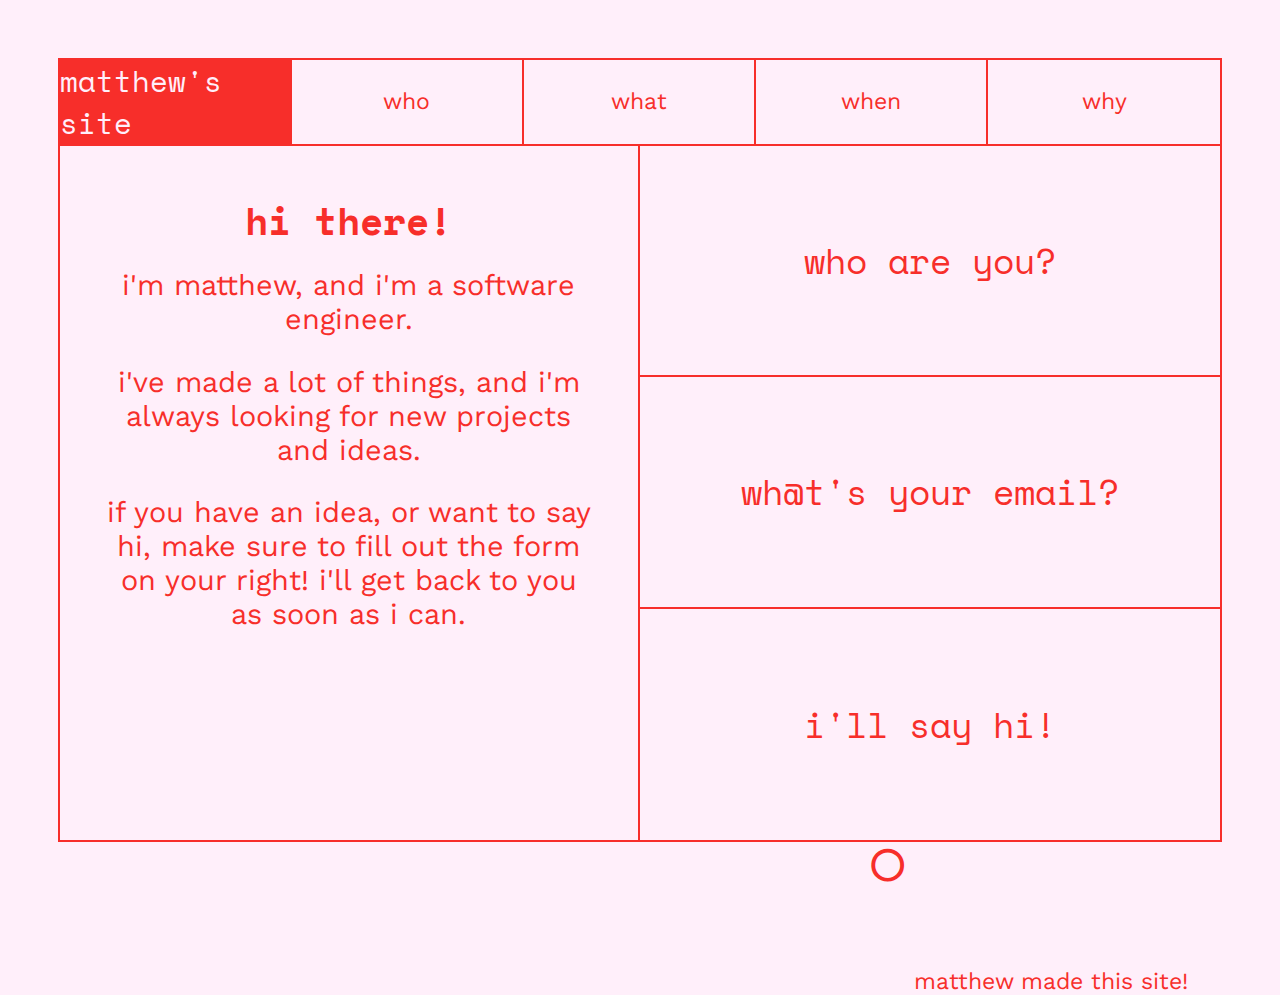
==== newidea/index.html @ 13369d91 "trying something new" ====
<!DOCTYPE html>
<html lang="en">
  <head>
    <meta charset="UTF-8" />
    <meta http-equiv="X-UA-Compatible" content="IE=edge" />
    <meta name="viewport" content="width=device-width, initial-scale=1.0" />

    <link rel="stylesheet" href="style/general.css" />
    <title>new idea</title>
  </head>
  <body>
    <main>
      <div class="nav-item">matthew's site</div>
      <div class="nav-item" tabindex="0" role="button" aria-label="menu">
        who
      </div>
      <div class="nav-item" tabindex="0" role="button" aria-label="menu">
        what
      </div>
      <div class="nav-item" tabindex="0" role="button" aria-label="menu">
        when
      </div>
      <div class="nav-item" tabindex="0" role="button" aria-label="menu">
        why
      </div>
      <article class="center">
        <h2>hi there!</h2>
        <p>i'm matthew, and i'm a software engineer.</p>
        <p>
          i've made a lot of things, and i'm always looking for new projects and
          ideas.
        </p>

        <p>
          if you have an idea, or want to say hi, make sure to fill out the form
          on your right! i'll get back to you as soon as i can.
        </p>
      </article>
      <form>
        <input type="text" placeholder="who are you?" />
        <input type="text" placeholder="wh@t's your email?" />
        <input type="submit" value="i'll say hi!" />
      </form>
    </main>
    <footer>
      <span>○</span>
      <small>matthew made this site!</small>
    </footer>
  </body>
</html>
---- newidea/style/general.css ----
@import url("https://fonts.googleapis.com/css2?family=Space+Mono&family=Work+Sans&display=swap");

:root {
  --primary: #f72e2a;
  --secondary: #ffeffa;
}

* {
  margin: 0;
  padding: 0;
  box-sizing: border-box;
  border-collapse: collapse;
  font-family: "Work Sans", sans-serif;
  font-size: 1.2rem;
  color: var(--primary);
}

body {
  padding: 2.5em;
  overflow: hidden;
  background-color: var(--secondary);
}

main,
div,
article {
  border: 2px solid var(--primary);
}

a:hover,
a:focus {
  border-bottom: 2px solid var(--primary);
  outline: none;
}

main {
  display: grid;
  grid-template-columns: repeat(10, 1fr);
  grid-template-rows: 1fr 3fr 3fr 3fr;
  width: 100%;
  height: calc(100vh - 5em);
}

.nav-item {
  grid-column: span 2;
  border-left: 0;
  border-top: 0;

  display: flex;
  justify-content: center;
  align-items: center;
}

.nav-item:first-child {
  font-family: "Space Mono", monospace;
  font-size: 1.5rem;
  background: var(--primary);
  color: var(--secondary);
}

/* last child wasnt working */
.nav-item:nth-child(5) {
  border-right: 0;
}

article {
  grid-column: span 5;
  grid-row: span 3;
  border-left: 0;
  border-top: 0;
  border-bottom: 0;
  display: flex;
  flex-direction: column;
  align-items: center;
  padding: 2em;
}

article p {
  font-size: 1.5rem;
  text-align: center;
  margin-bottom: 1em;
}

.center {
  text-align: center;
}

h2 {
  font-size: 2rem;
  font-family: "Space Mono", monospace;
  margin-bottom: 0.5em;
}

form {
  grid-column: span 5;
  grid-row: span 3;

  display: grid;
  grid-template-columns: 1fr;
  grid-template-rows: 1fr 1fr 1fr;
}

input {
  border: 0;
  border-bottom: 2px solid var(--primary);
  padding: 0.5em;
  background: transparent;
  color: var(--primary);
  text-align: center;
  font-size: clamp(1.25rem, 0.9211rem + 1.3158vw, 2.5rem);
  font-family: "Space Mono", monospace;
}

input[type="submit"] {
  background: transparent;
  color: var(--primary);
  cursor: pointer;
  border-bottom: 0;
}

input:focus,
.nav-item:focus {
  box-sizing: border-box;
  border: 5px solid var(--primary);
  border-bottom: 7px solid var(--primary);
  border-right: 7px solid var(--primary);
  outline: none;
}

input[type="submit"]:hover,
.nav-item:hover {
  color: var(--secondary);
  background: var(--primary);
  cursor: pointer;
}

.nav-item:hover nav-item:first-child {
  color: var(--primary);
  background: var(--secondary);
}

input::placeholder {
  color: var(--primary);
  opacity: 1;
}

input:focus::placeholder {
  opacity: 0.5;
}

footer {
  position: absolute;
  right: 4em;
  bottom: 0.6em;
}

footer small {
  position: relative;
  bottom: -5em;
  transition-duration: 0.5s;
  transition-timing-function: bezier(0.68, -0.55, 0.265, 1.55);
}

footer span {
  color: var(--primary);
  font-size: 2.5rem;
  position: relative;
  top: 0.15em;
}

footer span:hover {
  cursor: pointer;
}

footer span:hover ~ small {
  bottom: -0.1em;
}
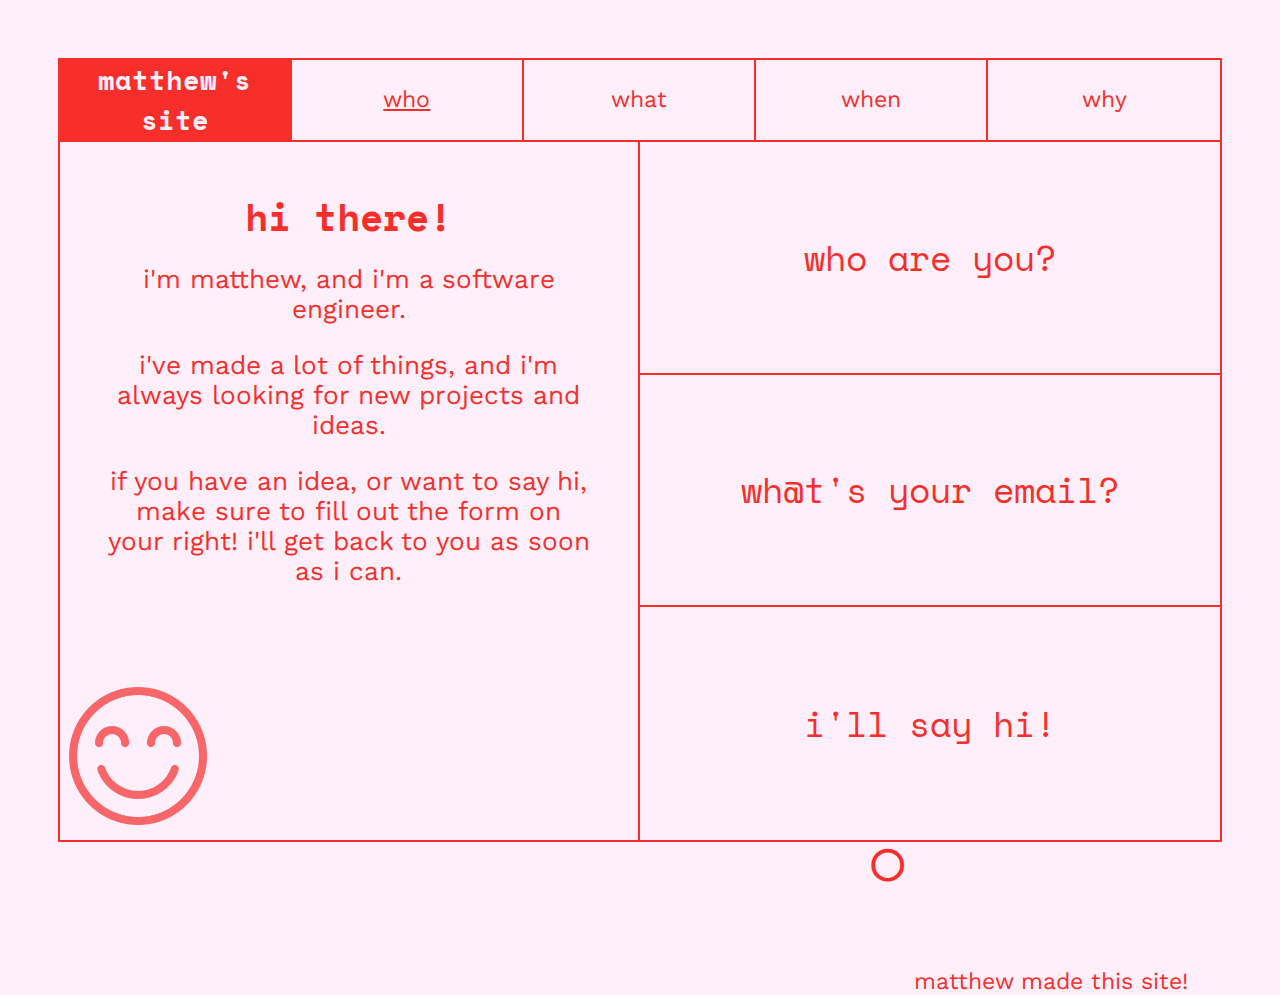
==== commit 5f4b15e6: "mobile / med formats" ====
--- a/newidea/index.html
+++ b/newidea/index.html
@@ -8,21 +8,15 @@
     <link rel="stylesheet" href="style/general.css" />
     <title>new idea</title>
   </head>
-  <body>
+  <body id="top">
     <main>
-      <div class="nav-item">matthew's site</div>
-      <div class="nav-item" tabindex="0" role="button" aria-label="menu">
-        who
+      <div class="nav-item">
+        <h1>matthew's site</h1>
       </div>
-      <div class="nav-item" tabindex="0" role="button" aria-label="menu">
-        what
-      </div>
-      <div class="nav-item" tabindex="0" role="button" aria-label="menu">
-        when
-      </div>
-      <div class="nav-item" tabindex="0" role="button" aria-label="menu">
-        why
-      </div>
+      <a class="nav-item active" href="#top"> who </a>
+      <a class="nav-item"> what </a>
+      <a class="nav-item"> when </a>
+      <a class="nav-item"> why </a>
       <article class="center">
         <h2>hi there!</h2>
         <p>i'm matthew, and i'm a software engineer.</p>
@@ -35,10 +29,31 @@
           if you have an idea, or want to say hi, make sure to fill out the form
           on your right! i'll get back to you as soon as i can.
         </p>
+        <div class="bottom-left no-border">
+          <img
+            src="images/happiness.png"
+            alt="a smiley face"
+            class="spin icon-large"
+          />
+        </div>
       </article>
       <form>
-        <input type="text" placeholder="who are you?" />
-        <input type="text" placeholder="wh@t's your email?" />
+        <label for="name">who are you?</label>
+        <input
+          type="text"
+          placeholder="who are you?"
+          id="name"
+          name="name"
+          required
+        />
+        <label for="email">wh@t's your email?</label>
+        <input
+          type="text"
+          placeholder="wh@t's your email?"
+          id="email"
+          name="email"
+          required
+        />
         <input type="submit" value="i'll say hi!" />
       </form>
     </main>
--- a/newidea/style/general.css
+++ b/newidea/style/general.css
@@ -23,14 +23,44 @@
 
 main,
 div,
-article {
+article,
+.nav-item {
   border: 2px solid var(--primary);
+}
+
+.no-border {
+  border: 0;
 }
 
 a:hover,
 a:focus {
   border-bottom: 2px solid var(--primary);
   outline: none;
+}
+
+.active {
+  text-decoration: underline;
+}
+
+.flex {
+  display: flex;
+}
+
+.flex-row {
+  flex-direction: row;
+}
+
+.flex-col {
+  flex-direction: column;
+}
+
+.flex-center {
+  justify-content: center;
+  align-items: center;
+}
+
+.flex-width {
+  width: 100%;
 }
 
 main {
@@ -42,6 +72,8 @@
 }
 
 .nav-item {
+  appearance: none;
+
   grid-column: span 2;
   border-left: 0;
   border-top: 0;
@@ -51,11 +83,13 @@
   align-items: center;
 }
 
-.nav-item:first-child {
+.nav-item:first-child,
+.nav-item:first-child h1 {
   font-family: "Space Mono", monospace;
-  font-size: 1.5rem;
+  font-size: clamp(1.3rem, 1.2474rem + 0.2105vw, 1.5rem);
   background: var(--primary);
   color: var(--secondary);
+  text-align: center;
 }
 
 /* last child wasnt working */
@@ -73,10 +107,11 @@
   flex-direction: column;
   align-items: center;
   padding: 2em;
+  overflow: auto;
 }
 
 article p {
-  font-size: 1.5rem;
+  font-size: clamp(1.25rem, 1.1842rem + 0.2632vw, 1.5rem);
   text-align: center;
   margin-bottom: 1em;
 }
@@ -98,6 +133,10 @@
   display: grid;
   grid-template-columns: 1fr;
   grid-template-rows: 1fr 1fr 1fr;
+}
+
+label {
+  display: none;
 }
 
 input {
@@ -175,3 +214,160 @@
 footer span:hover ~ small {
   bottom: -0.1em;
 }
+
+.icon-large,
+.icon-small {
+  filter: invert(31%) sepia(54%) saturate(6978%) hue-rotate(346deg)
+    brightness(99%) contrast(96%);
+}
+
+.icon-large {
+  width: 6em;
+  height: 6em;
+}
+
+.spin {
+  animation: spin 12s linear infinite;
+  position: relative;
+  top: 1em;
+  right: 1em;
+  opacity: 0.7;
+  z-index: -1;
+}
+
+.bottom-left {
+  position: absolute;
+  bottom: 4em;
+  left: 4em;
+}
+
+.spin:hover {
+  animation-play-state: paused;
+}
+
+@keyframes spin {
+  0% {
+    transform: rotate(0deg);
+  }
+  100% {
+    transform: rotate(360deg);
+  }
+}
+
+@media (max-width: 900px) {
+  main {
+    grid-template-columns: repeat(4, 1fr);
+    grid-template-rows: 1fr 1fr 1fr 1fr 1fr 1fr;
+  }
+
+  .nav-item {
+    grid-column: span 1;
+    grid-row: 2;
+  }
+
+  .nav-item:first-child {
+    grid-column: span 4;
+    grid-row: 1;
+  }
+
+  article {
+    grid-column: span 2;
+    grid-row: span 4;
+    padding: 1em;
+  }
+
+  article h2 {
+    font-size: 1.5rem;
+  }
+
+  article p {
+    font-size: 1rem;
+  }
+
+  .spin {
+    display: none;
+  }
+
+  form {
+    grid-column: span 2;
+    grid-row: span 4;
+
+    display: grid;
+    grid-template-columns: 1fr;
+    grid-template-rows: 1fr 1fr 1fr;
+  }
+
+  input {
+    padding: 0.1em;
+    font-size: clamp(1.1rem, 0.9947rem + 0.4211vw, 1.5rem);
+  }
+}
+
+@media (max-width: 650px) {
+  body {
+    overflow: auto;
+  }
+
+  main {
+    grid-template-columns: 1fr 1fr;
+    grid-template-rows: repeat(14, 1fr);
+  }
+
+  /* each nav item spans 2 columns */
+  .nav-item {
+    grid-column: -1 / 1;
+    grid-row: auto;
+    border-right: 0;
+  }
+
+  article {
+    grid-column: span 2;
+    grid-row-start: 6;
+    grid-row-end: span 9;
+    padding: 1em;
+    border-right: 0;
+    border-bottom: 2px solid var(--primary);
+    padding-bottom: 0;
+  }
+
+  article h2 {
+    font-size: 1.5rem;
+  }
+
+  article p {
+    font-size: 1rem;
+  }
+
+  .spin {
+    display: none;
+  }
+
+  form {
+    grid-column: -1 / 1;
+    /* no idea */
+    grid-row-start: 15;
+
+    display: grid;
+    grid-template-columns: 1fr;
+    grid-template-rows: 1fr 1fr 1fr;
+  }
+
+  input {
+    padding: 0.1em;
+    font-size: clamp(1.1rem, 0.9947rem + 0.4211vw, 1.5rem);
+  }
+
+  footer {
+    display: block;
+  }
+
+  footer small {
+    left: 0;
+    bottom: -0.05rem;
+  }
+
+  footer span {
+    left: 16.8rem;
+    bottom: 0;
+  }
+}
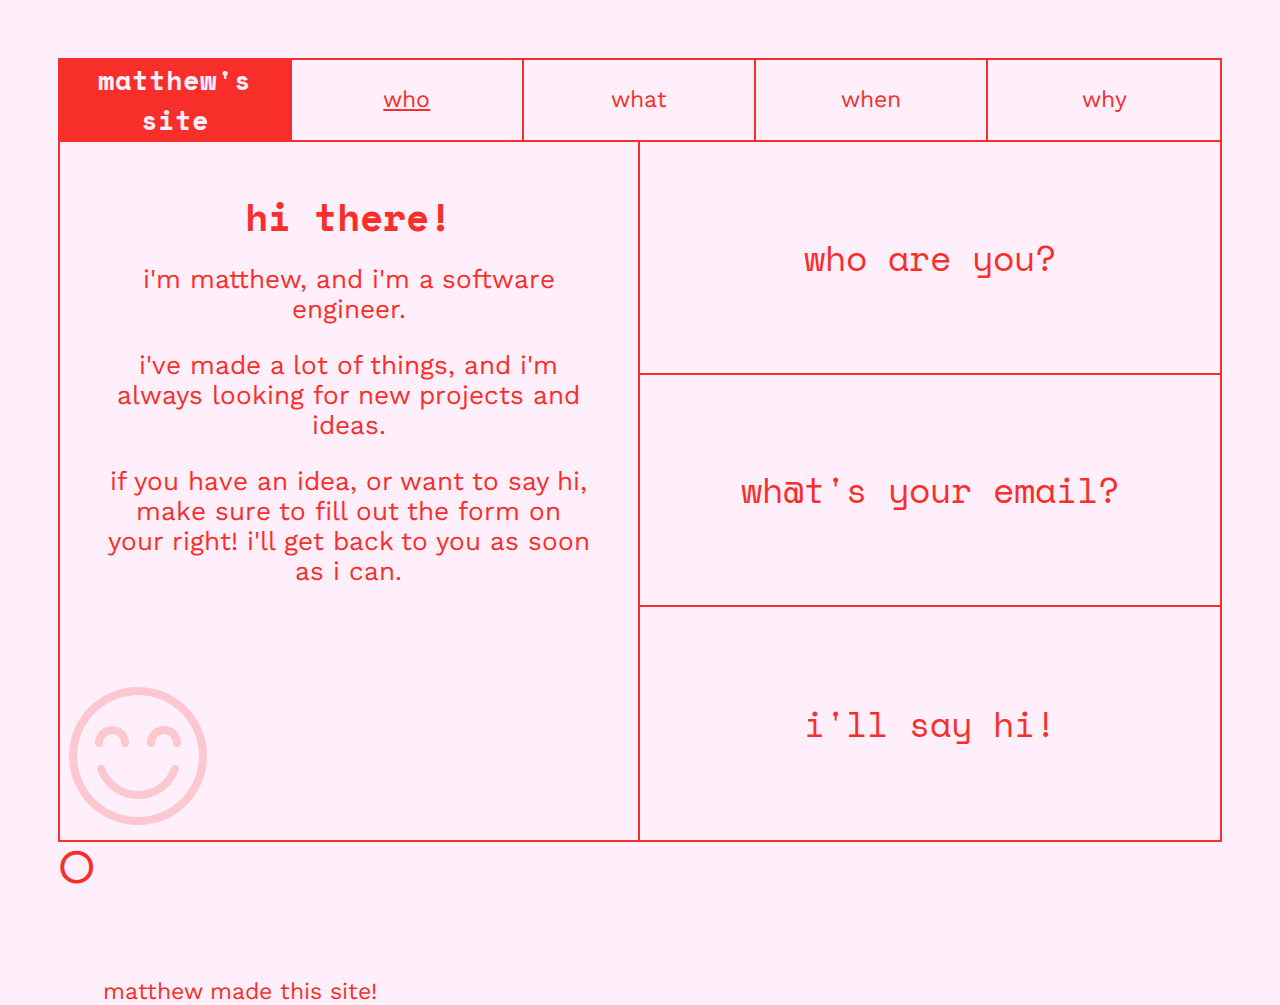
==== commit a961e148: "attempted carousel" ====
--- a/newidea/index.html
+++ b/newidea/index.html
@@ -6,6 +6,8 @@
     <meta name="viewport" content="width=device-width, initial-scale=1.0" />
 
     <link rel="stylesheet" href="style/general.css" />
+    <link rel="stylesheet" href="style/index.css" />
+    <link rel="stylesheet" href="style/media.css" />
     <title>new idea</title>
   </head>
   <body id="top">
@@ -14,7 +16,7 @@
         <h1>matthew's site</h1>
       </div>
       <a class="nav-item active" href="#top"> who </a>
-      <a class="nav-item"> what </a>
+      <a class="nav-item" href="pages/what.html"> what </a>
       <a class="nav-item"> when </a>
       <a class="nav-item"> why </a>
       <article class="center">
--- a/newidea/style/general.css
+++ b/newidea/style/general.css
@@ -19,6 +19,7 @@
   padding: 2.5em;
   overflow: hidden;
   background-color: var(--secondary);
+  transition: all 0.5s ease;
 }
 
 main,
@@ -40,6 +41,11 @@
 
 .active {
   text-decoration: underline;
+}
+
+a {
+  text-decoration: none;
+  color: var(--primary);
 }
 
 .flex {
@@ -126,38 +132,6 @@
   margin-bottom: 0.5em;
 }
 
-form {
-  grid-column: span 5;
-  grid-row: span 3;
-
-  display: grid;
-  grid-template-columns: 1fr;
-  grid-template-rows: 1fr 1fr 1fr;
-}
-
-label {
-  display: none;
-}
-
-input {
-  border: 0;
-  border-bottom: 2px solid var(--primary);
-  padding: 0.5em;
-  background: transparent;
-  color: var(--primary);
-  text-align: center;
-  font-size: clamp(1.25rem, 0.9211rem + 1.3158vw, 2.5rem);
-  font-family: "Space Mono", monospace;
-}
-
-input[type="submit"] {
-  background: transparent;
-  color: var(--primary);
-  cursor: pointer;
-  border-bottom: 0;
-}
-
-input:focus,
 .nav-item:focus {
   box-sizing: border-box;
   border: 5px solid var(--primary);
@@ -166,7 +140,6 @@
   outline: none;
 }
 
-input[type="submit"]:hover,
 .nav-item:hover {
   color: var(--secondary);
   background: var(--primary);
@@ -178,19 +151,9 @@
   background: var(--secondary);
 }
 
-input::placeholder {
-  color: var(--primary);
-  opacity: 1;
-}
-
-input:focus::placeholder {
-  opacity: 0.5;
-}
-
 footer {
-  position: absolute;
-  right: 4em;
-  bottom: 0.6em;
+  width: 100%;
+  margin-top: -4px;
 }
 
 footer small {
@@ -204,7 +167,6 @@
   color: var(--primary);
   font-size: 2.5rem;
   position: relative;
-  top: 0.15em;
 }
 
 footer span:hover {
@@ -212,7 +174,7 @@
 }
 
 footer span:hover ~ small {
-  bottom: -0.1em;
+  bottom: 0.25em;
 }
 
 .icon-large,
@@ -221,18 +183,14 @@
     brightness(99%) contrast(96%);
 }
 
+.icon-small {
+  width: 3em;
+  height: 3em;
+}
+
 .icon-large {
   width: 6em;
   height: 6em;
-}
-
-.spin {
-  animation: spin 12s linear infinite;
-  position: relative;
-  top: 1em;
-  right: 1em;
-  opacity: 0.7;
-  z-index: -1;
 }
 
 .bottom-left {
@@ -240,134 +198,3 @@
   bottom: 4em;
   left: 4em;
 }
-
-.spin:hover {
-  animation-play-state: paused;
-}
-
-@keyframes spin {
-  0% {
-    transform: rotate(0deg);
-  }
-  100% {
-    transform: rotate(360deg);
-  }
-}
-
-@media (max-width: 900px) {
-  main {
-    grid-template-columns: repeat(4, 1fr);
-    grid-template-rows: 1fr 1fr 1fr 1fr 1fr 1fr;
-  }
-
-  .nav-item {
-    grid-column: span 1;
-    grid-row: 2;
-  }
-
-  .nav-item:first-child {
-    grid-column: span 4;
-    grid-row: 1;
-  }
-
-  article {
-    grid-column: span 2;
-    grid-row: span 4;
-    padding: 1em;
-  }
-
-  article h2 {
-    font-size: 1.5rem;
-  }
-
-  article p {
-    font-size: 1rem;
-  }
-
-  .spin {
-    display: none;
-  }
-
-  form {
-    grid-column: span 2;
-    grid-row: span 4;
-
-    display: grid;
-    grid-template-columns: 1fr;
-    grid-template-rows: 1fr 1fr 1fr;
-  }
-
-  input {
-    padding: 0.1em;
-    font-size: clamp(1.1rem, 0.9947rem + 0.4211vw, 1.5rem);
-  }
-}
-
-@media (max-width: 650px) {
-  body {
-    overflow: auto;
-  }
-
-  main {
-    grid-template-columns: 1fr 1fr;
-    grid-template-rows: repeat(14, 1fr);
-  }
-
-  /* each nav item spans 2 columns */
-  .nav-item {
-    grid-column: -1 / 1;
-    grid-row: auto;
-    border-right: 0;
-  }
-
-  article {
-    grid-column: span 2;
-    grid-row-start: 6;
-    grid-row-end: span 9;
-    padding: 1em;
-    border-right: 0;
-    border-bottom: 2px solid var(--primary);
-    padding-bottom: 0;
-  }
-
-  article h2 {
-    font-size: 1.5rem;
-  }
-
-  article p {
-    font-size: 1rem;
-  }
-
-  .spin {
-    display: none;
-  }
-
-  form {
-    grid-column: -1 / 1;
-    /* no idea */
-    grid-row-start: 15;
-
-    display: grid;
-    grid-template-columns: 1fr;
-    grid-template-rows: 1fr 1fr 1fr;
-  }
-
-  input {
-    padding: 0.1em;
-    font-size: clamp(1.1rem, 0.9947rem + 0.4211vw, 1.5rem);
-  }
-
-  footer {
-    display: block;
-  }
-
-  footer small {
-    left: 0;
-    bottom: -0.05rem;
-  }
-
-  footer span {
-    left: 16.8rem;
-    bottom: 0;
-  }
-}
--- a/newidea/style/index.css
+++ b/newidea/style/index.css
@@ -0,0 +1,80 @@
+:root {
+  --primary: #f72e2a;
+  --secondary: #ffeffa;
+}
+
+form {
+  grid-column: span 5;
+  grid-row: span 3;
+
+  display: grid;
+  grid-template-columns: 1fr;
+  grid-template-rows: 1fr 1fr 1fr;
+}
+
+label {
+  display: none;
+}
+
+input {
+  border: 0;
+  border-bottom: 2px solid var(--primary);
+  padding: 0.5em;
+  background: transparent;
+  color: var(--primary);
+  text-align: center;
+  font-size: clamp(1.25rem, 0.9211rem + 1.3158vw, 2.5rem);
+  font-family: "Space Mono", monospace;
+}
+
+input[type="submit"] {
+  background: transparent;
+  color: var(--primary);
+  cursor: pointer;
+  border-bottom: 0;
+}
+
+input::placeholder {
+  color: var(--primary);
+  opacity: 1;
+}
+
+input:focus::placeholder {
+  opacity: 0.5;
+}
+
+input:focus {
+  box-sizing: border-box;
+  border: 5px solid var(--primary);
+  border-bottom: 7px solid var(--primary);
+  border-right: 7px solid var(--primary);
+  outline: none;
+}
+
+input[type="submit"]:hover {
+  color: var(--secondary);
+  background: var(--primary);
+  cursor: pointer;
+}
+
+.spin {
+  animation: spin 12s linear infinite;
+  position: relative;
+  top: 1em;
+  right: 1em;
+  opacity: 0.2;
+  z-index: -1;
+}
+
+.spin:hover {
+  animation-play-state: paused;
+}
+
+@keyframes spin {
+  0% {
+    transform: rotate(0deg);
+  }
+  100% {
+    transform: rotate(360deg);
+  }
+}
--- a/newidea/style/media.css
+++ b/newidea/style/media.css
@@ -0,0 +1,123 @@
+:root {
+  --primary: #f72e2a;
+  --secondary: #ffeffa;
+}
+
+@media (max-width: 900px) {
+  main {
+    grid-template-columns: repeat(4, 1fr);
+    grid-template-rows: 1fr 1fr 1fr 1fr 1fr 1fr;
+  }
+
+  .nav-item {
+    grid-column: span 1;
+    grid-row: 2;
+  }
+
+  .nav-item:first-child {
+    grid-column: span 4;
+    grid-row: 1;
+  }
+
+  article {
+    grid-column: span 2;
+    grid-row: span 4;
+    padding: 1em;
+  }
+
+  article h2 {
+    font-size: 1.5rem;
+  }
+
+  article p {
+    font-size: 1rem;
+  }
+
+  .spin {
+    display: none;
+  }
+
+  form {
+    grid-column: span 2;
+    grid-row: span 4;
+
+    display: grid;
+    grid-template-columns: 1fr;
+    grid-template-rows: 1fr 1fr 1fr;
+  }
+
+  input {
+    padding: 0.1em;
+    font-size: clamp(1.1rem, 0.9947rem + 0.4211vw, 1.5rem);
+  }
+}
+
+@media (max-width: 650px) {
+  body {
+    overflow: auto;
+    padding: 0.25em;
+  }
+
+  main {
+    grid-template-columns: 1fr 1fr;
+    grid-template-rows: repeat(14, 1fr);
+  }
+
+  /* each nav item spans 2 columns */
+  .nav-item {
+    grid-column: -1 / 1;
+    grid-row: auto;
+    border-right: 0;
+    padding: 0.5em;
+  }
+
+  article {
+    grid-column: span 2;
+    grid-row-start: 6;
+    grid-row-end: span 9;
+    padding: 1em;
+    border-right: 0;
+    border-bottom: 2px solid var(--primary);
+    padding-bottom: 0;
+  }
+
+  article h2 {
+    font-size: 1.5rem;
+  }
+
+  article p {
+    font-size: 1rem;
+  }
+
+  .spin {
+    display: none;
+  }
+
+  form {
+    grid-column: -1 / 1;
+    /* no idea */
+    grid-row-start: 15;
+
+    display: grid;
+    grid-template-columns: 1fr;
+    grid-template-rows: 1fr 1fr 1fr;
+  }
+
+  input {
+    padding: 0.1em;
+    font-size: clamp(1.1rem, 0.9947rem + 0.4211vw, 1.5rem);
+  }
+
+  footer {
+    display: block;
+  }
+
+  footer small {
+    left: 0;
+    bottom: 0.3rem;
+  }
+
+  footer span {
+    bottom: 0;
+  }
+}
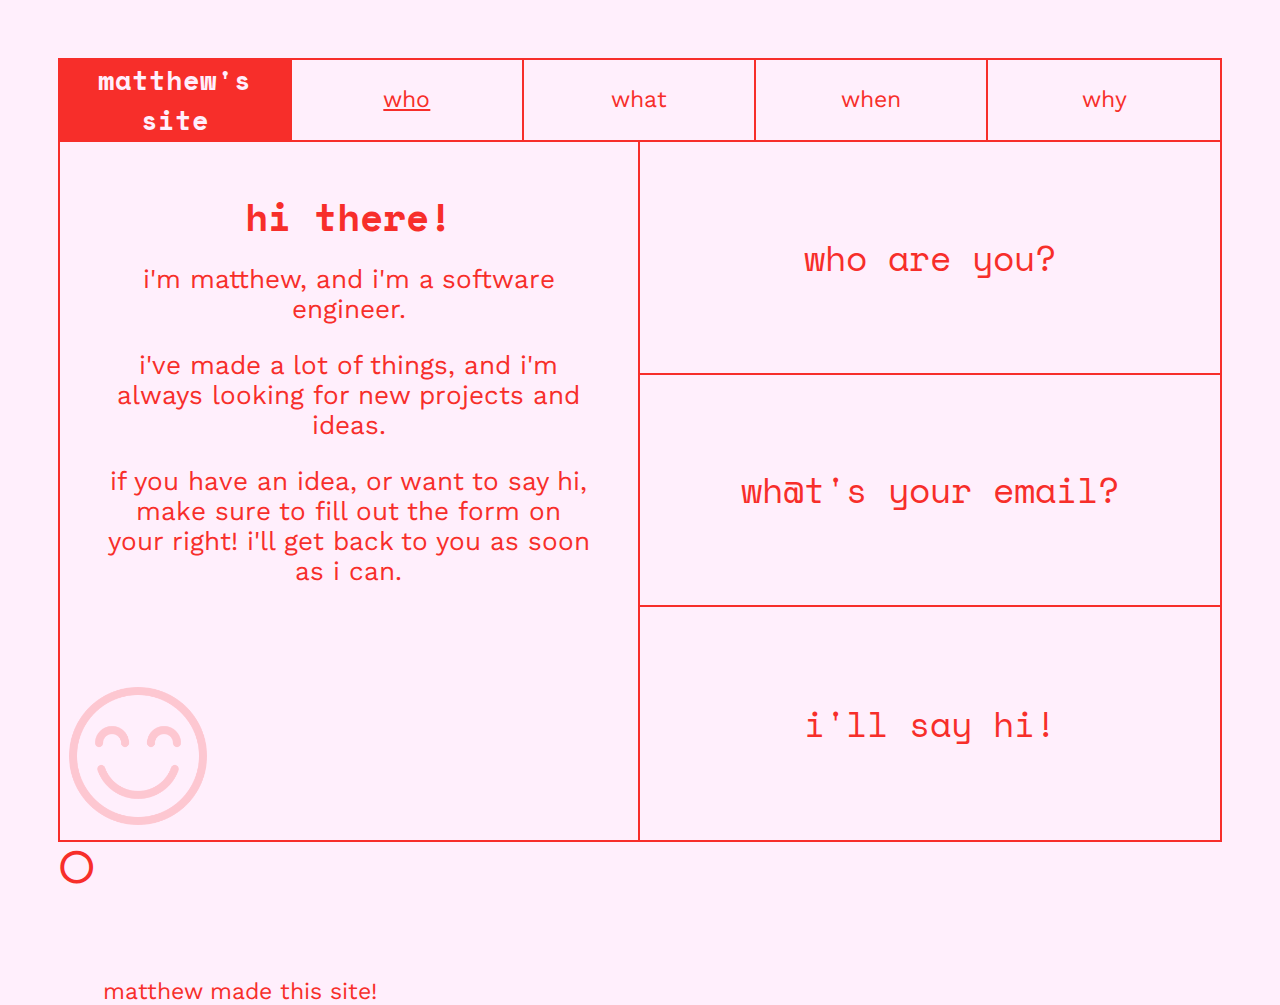
==== commit a7da4c1f: "added flowers <3" ====
--- a/newidea/index.html
+++ b/newidea/index.html
@@ -7,7 +7,7 @@
 
     <link rel="stylesheet" href="style/general.css" />
     <link rel="stylesheet" href="style/index.css" />
-    <link rel="stylesheet" href="style/media.css" />
+    <link rel="stylesheet" href="style/media/index.css" />
     <title>new idea</title>
   </head>
   <body id="top">
@@ -29,7 +29,9 @@
 
         <p>
           if you have an idea, or want to say hi, make sure to fill out the form
-          on your right! i'll get back to you as soon as i can.
+          <span class="on-right">on your right</span
+          ><span class="below">below</span>! i'll get back to you as soon as i
+          can.
         </p>
         <div class="bottom-left no-border">
           <img
--- a/newidea/style/general.css
+++ b/newidea/style/general.css
@@ -2,7 +2,7 @@
 
 :root {
   --primary: #f72e2a;
-  --secondary: #ffeffa;
+  --secondary: #ffeffc;
 }
 
 * {
@@ -46,6 +46,16 @@
 a {
   text-decoration: none;
   color: var(--primary);
+}
+
+article a {
+  text-decoration: underline;
+  font-size: 1em;
+}
+
+article a:hover {
+  color: var(--secondary);
+  background: var(--primary);
 }
 
 .flex {
--- a/newidea/style/index.css
+++ b/newidea/style/index.css
@@ -1,6 +1,6 @@
 :root {
   --primary: #f72e2a;
-  --secondary: #ffeffa;
+  --secondary: #ffeffc;
 }
 
 form {
@@ -78,3 +78,12 @@
     transform: rotate(360deg);
   }
 }
+
+.below {
+  display: none;
+}
+
+.below,
+.on-right {
+  font-size: 1em;
+}
--- a/newidea/style/media/index.css
+++ b/newidea/style/media/index.css
@@ -0,0 +1,131 @@
+:root {
+  --primary: #f72e2a;
+  --secondary: #ffeffc;
+}
+
+@media (max-width: 900px) {
+  main {
+    grid-template-columns: repeat(4, 1fr);
+    grid-template-rows: 1fr 1fr 1fr 1fr 1fr 1fr;
+  }
+
+  .nav-item {
+    grid-column: span 1;
+    grid-row: 2;
+  }
+
+  .nav-item:first-child {
+    grid-column: span 4;
+    grid-row: 1;
+  }
+
+  article {
+    grid-column: span 2;
+    grid-row: span 4;
+    padding: 1em;
+  }
+
+  article h2 {
+    font-size: 1.5rem;
+  }
+
+  article p {
+    font-size: 1rem;
+  }
+
+  .spin {
+    display: none;
+  }
+
+  form {
+    grid-column: span 2;
+    grid-row: span 4;
+
+    display: grid;
+    grid-template-columns: 1fr;
+    grid-template-rows: 1fr 1fr 1fr;
+  }
+
+  input {
+    padding: 0.1em;
+    font-size: clamp(1.1rem, 0.9947rem + 0.4211vw, 1.5rem);
+  }
+}
+
+@media (max-width: 650px) {
+  body {
+    overflow: auto;
+    padding: 0.25em;
+  }
+
+  main {
+    grid-template-columns: 1fr 1fr;
+    grid-template-rows: repeat(14, 1fr);
+  }
+
+  /* each nav item spans 2 columns */
+  .nav-item {
+    grid-column: -1 / 1;
+    grid-row: auto;
+    border-right: 0;
+    padding: 0.5em;
+  }
+
+  article {
+    grid-column: span 2;
+    grid-row-start: 6;
+    grid-row-end: span 9;
+    padding: 1em;
+    border-right: 0;
+    border-bottom: 2px solid var(--primary);
+    padding-bottom: 0;
+  }
+
+  article h2 {
+    font-size: 1.5rem;
+  }
+
+  article p {
+    font-size: 1rem;
+  }
+
+  .spin {
+    display: none;
+  }
+
+  form {
+    grid-column: -1 / 1;
+    /* no idea */
+    grid-row-start: 15;
+
+    display: grid;
+    grid-template-columns: 1fr;
+    grid-template-rows: 1fr 1fr 1fr;
+  }
+
+  input {
+    padding: 0.1em;
+    font-size: clamp(1.1rem, 0.9947rem + 0.4211vw, 1.5rem);
+  }
+
+  footer {
+    display: block;
+  }
+
+  footer small {
+    left: 0;
+    bottom: 0.3rem;
+  }
+
+  footer span {
+    bottom: 0;
+  }
+
+  .below {
+    display: inline;
+  }
+
+  .on-right {
+    display: none;
+  }
+}
